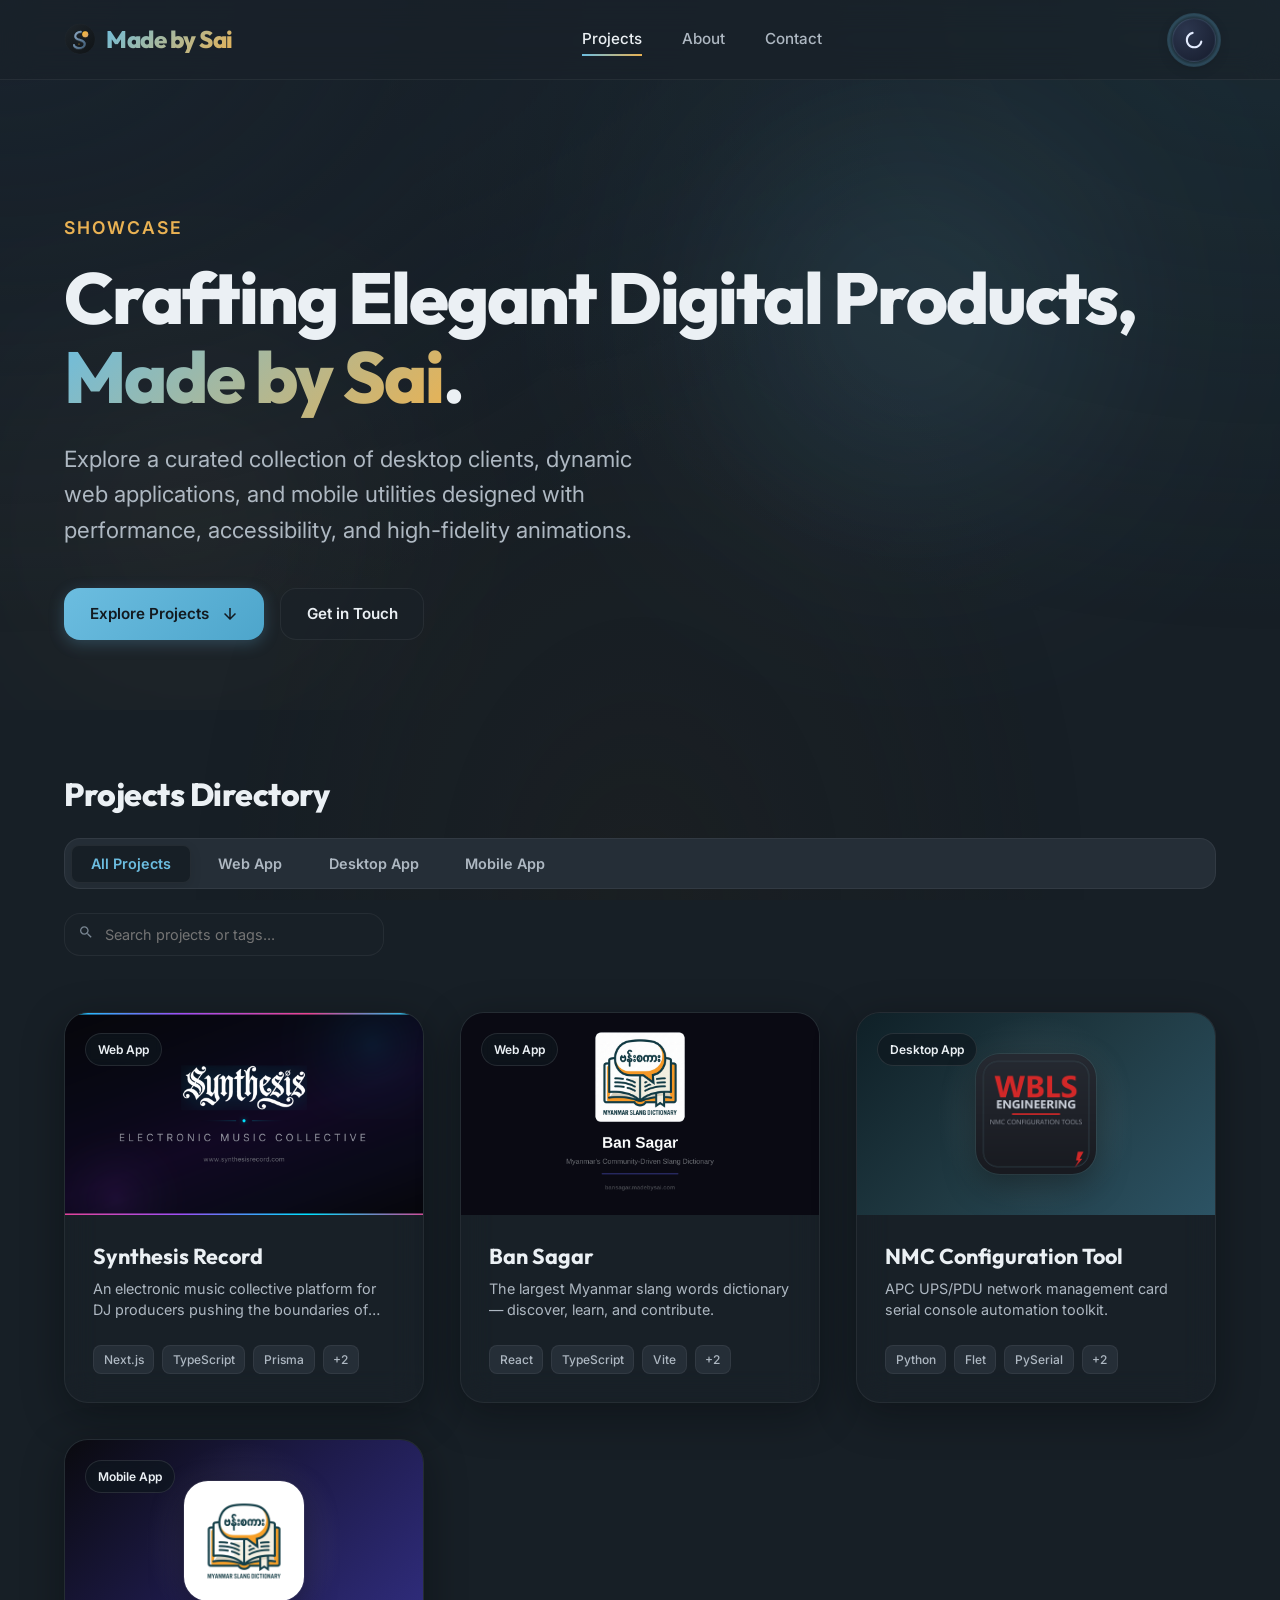
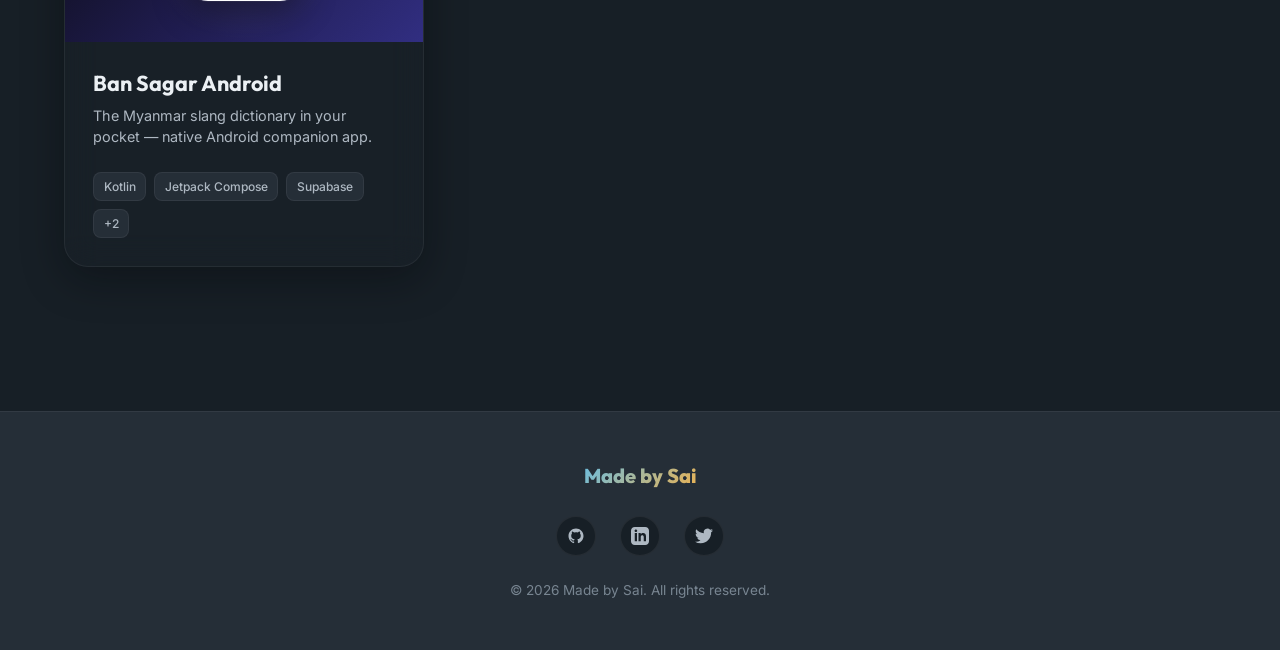
==== index.html @ c378330e "Initial commit: portfolio site" ====
<!DOCTYPE html>
<html lang="en">
<head>
  <meta charset="UTF-8">
  <meta name="viewport" content="width=device-width, initial-scale=1.0">
  <title>Made by Sai | Project Gallery</title>
  <meta name="description" content="Explore a curated gallery of responsive apps, websites, and developer tools built with premium animations and modern aesthetics by Sai.">
  <meta name="keywords" content="Sai, portfolio, project gallery, made by sai, mobile apps, web apps, developer tools, custom software">
  
  <!-- Open Graph / Facebook -->
  <meta property="og:type" content="website">
  <meta property="og:url" content="https://madebysai.com">
  <meta property="og:title" content="Made by Sai | Project Gallery">
  <meta property="og:description" content="Explore a curated gallery of responsive apps, websites, and developer tools built with premium animations and modern aesthetics by Sai.">
  <meta property="og:image" content="https://madebysai.com/assets/logo.svg">

  <!-- Twitter -->
  <meta name="twitter:card" content="summary_large_image">
  <meta name="twitter:url" content="https://madebysai.com">
  <meta name="twitter:title" content="Made by Sai | Project Gallery">
  <meta name="twitter:description" content="Explore a curated gallery of responsive apps, websites, and developer tools built with premium animations and modern aesthetics by Sai.">
  <meta name="twitter:image" content="https://madebysai.com/assets/logo.svg">
  
  <!-- Favicon -->
  <link rel="icon" type="image/svg+xml" href="favicon.svg">
  
  <!-- CSS Stylesheets -->
  <link rel="stylesheet" href="css/variables.css">
  <link rel="stylesheet" href="css/global.css">
  <link rel="stylesheet" href="css/animations.css">
  <link rel="stylesheet" href="css/home.css">
</head>
<body>

  <!-- Sticky Glassmorphic Navbar -->
  <header class="navbar">
    <div class="container navbar-container">
      <a href="index.html" class="logo" id="nav-logo">
        <img class="nav-logo-img" src="assets/logo.svg" alt="Made by Sai Logo">
        <span>Made by Sai</span>
      </a>
      
      <!-- Navigation Links -->
      <nav class="nav-links" id="nav-links">
        <a href="index.html" class="nav-link active" id="home-link">Projects</a>
        <a href="about.html" class="nav-link" id="about-link">About</a>
        <a href="contact.html" class="nav-link" id="contact-link">Contact</a>
      </nav>
      
      <!-- Navigation Actions -->
      <div class="nav-actions">
        <!-- Light / Dark Mode Toggle Button -->
        <button class="theme-toggle-btn" id="theme-toggle" aria-label="Toggle Theme">
          <!-- Sun Icon (shown in light mode) -->
          <svg class="sun-icon" viewBox="0 0 24 24">
            <path d="M12 7c-2.76 0-5 2.24-5 5s2.24 5 5 5 5-2.24 5-5-2.24-5-5-5zM2 13h2c.55 0 1-.45 1-1s-.45-1-1-1H2c-.55 0-1 .45-1 1s.45 1 1 1zm18 0h2c.55 0 1-.45 1-1s-.45-1-1-1h-2c-.55 0-1 .45-1 1s.45 1 1 1zM11 2v2c0 .55.45 1 1 1s1-.45 1-1V2c0-.55-.45-1-1-1s-1 .45-1 1zm0 18v2c0 .55.45 1 1 1s1-.45 1-1v-2c0-.55-.45-1-1-1s-1 .45-1 1zM5.99 4.58c-.39-.39-1.03-.39-1.41 0s-.39 1.03 0 1.41l1.06 1.06c.39.39 1.03.39 1.41 0s.39-1.03 0-1.41L5.99 4.58zm12.37 12.37c-.39-.39-1.03-.39-1.41 0s-.39 1.03 0 1.41l1.06 1.06c.39.39 1.03.39 1.41 0s.39-1.03 0-1.41l-1.06-1.06zm1.06-12.37c-.39-.39-1.03-.39-1.41 0l-1.06 1.06c-.39.39-.39 1.03 0 1.41s1.03.39 1.41 0l1.06-1.06c.39-.39.39-1.03 0-1.41zm-12.37 12.37c-.39-.39-1.03-.39-1.41 0l-1.06 1.06c-.39.39-.39 1.03 0 1.41s1.03.39 1.41 0l1.06-1.06c.39-.39.39-1.03 0-1.41z"/>
          </svg>
          <!-- Moon Icon (shown in dark mode) -->
          <svg class="moon-icon" viewBox="0 0 24 24">
            <path d="M12.3 22h-.1c-5.5 0-10-4.5-10-10 0-4.7 3.3-8.8 8-9.8.7-.1 1.3.4 1.4 1.1.1.7-.4 1.3-1.1 1.4-3.4.7-5.8 3.7-5.8 7.3 0 4.1 3.4 7.5 7.5 7.5 3.6 0 6.6-2.4 7.3-5.8.1-.7.8-1.2 1.4-1.1.7.1 1.2.8 1.1 1.4-.9 4.7-5 8-9.7 8z"/>
          </svg>
        </button>
        
        <!-- Mobile Menu Toggle Button -->
        <button class="menu-toggle" id="menu-toggle" aria-label="Open Mobile Menu">
          <span></span>
          <span></span>
          <span></span>
        </button>
      </div>
    </div>
  </header>

  <!-- Hero Section -->
  <section class="hero">
    <div class="storm-glow hero-glow-1"></div>
    <div class="storm-glow hero-glow-2"></div>
    
    <div class="container">
      <p class="hero-pretitle">Showcase</p>
      <h1 class="hero-title">Crafting Elegant Digital Products, <span>Made by Sai</span>.</h1>
      <p class="hero-subtitle">
        Explore a curated collection of desktop clients, dynamic web applications, and mobile utilities designed with performance, accessibility, and high-fidelity animations.
      </p>
      <div class="hero-ctas">
        <a href="#gallery-section" class="btn btn-primary btn-magnetic" id="btn-explore">
          Explore Projects
          <svg viewBox="0 0 24 24">
            <path d="M20 12l-1.41-1.41L13 16.17V4h-2v12.17l-5.58-5.59L4 12l8 8 8-8z"/>
          </svg>
        </a>
        <a href="contact.html" class="btn btn-secondary btn-magnetic" id="btn-get-in-touch">Get in Touch</a>
      </div>
    </div>
  </section>

  <!-- Gallery Section -->
  <section class="gallery-section" id="gallery-section">
    <div class="container">
      
      <!-- Toolbar controls for searching and tabs filtering -->
      <div class="gallery-header reveal">
        <h2 class="section-title">Projects Directory</h2>
        
        <div class="gallery-toolbar">
          <!-- Dynamic Tabs -->
          <div class="filter-tabs" id="filter-tabs">
            <!-- Loaded dynamically via home.js -->
          </div>
          
          <!-- Search Box -->
          <div class="search-wrapper">
            <input type="text" id="search-input" class="search-input" placeholder="Search projects or tags..." aria-label="Search Projects">
            <span class="search-icon">
              <svg viewBox="0 0 24 24">
                <path d="M15.5 14h-.79l-.28-.27C15.41 12.59 16 11.11 16 9.5 16 5.91 13.09 3 9.5 3S3 5.91 3 9.5 5.91 16 9.5 16c1.61 0 3.09-.59 4.23-1.57l.27.28v.79l5 4.99L20.49 19l-4.99-5zm-6 0C7.01 14 5 11.99 5 9.5S7.01 5 9.5 5 14 7.01 14 9.5 11.99 14 9.5 14z"/>
              </svg>
            </span>
          </div>
        </div>
      </div>
      
      <!-- Project Cards Grid -->
      <div class="projects-grid" id="projects-grid">
        <!-- Rendered dynamically via home.js -->
      </div>
      
    </div>
  </section>

  <!-- Footer -->
  <footer class="footer">
    <div class="container footer-container">
      <div class="footer-logo">
        <span>Made by Sai</span>
      </div>
      <div class="footer-socials">
        <a href="https://github.com" class="social-link" target="_blank" rel="noopener noreferrer" aria-label="GitHub">
          <svg viewBox="0 0 24 24">
            <path d="M12 2C6.477 2 2 6.477 2 12c0 4.42 2.865 8.166 6.839 9.489.5.092.682-.217.682-.482 0-.237-.008-.866-.013-1.7-2.782.603-3.369-1.34-3.369-1.34-.454-1.156-1.11-1.464-1.11-1.464-.908-.62.069-.608.069-.608 1.003.07 1.531 1.03 1.531 1.03.892 1.529 2.341 1.087 2.91.831.092-.646.35-1.086.636-1.336-2.22-.253-4.555-1.11-4.555-4.943 0-1.091.39-1.984 1.029-2.683-.103-.253-.446-1.27.098-2.647 0 0 .84-.269 2.75 1.025A9.564 9.564 0 0112 6.844c.85.004 1.705.115 2.504.337 1.909-1.294 2.747-1.025 2.747-1.025.546 1.377.203 2.394.1 2.647.64.699 1.028 1.592 1.028 2.683 0 3.842-2.339 4.687-4.566 4.935.359.309.678.919.678 1.852 0 1.336-.012 2.415-.012 2.743 0 .267.18.579.688.481C19.137 20.162 22 16.418 22 12c0-5.523-4.523-10-10-10z"/>
          </svg>
        </a>
        <a href="https://linkedin.com" class="social-link" target="_blank" rel="noopener noreferrer" aria-label="LinkedIn">
          <svg viewBox="0 0 24 24">
            <path d="M19 0h-14c-2.761 0-5 2.239-5 5v14c0 2.761 2.239 5 5 5h14c2.762 0 5-2.239 5-5v-14c0-2.761-2.238-5-5-5zm-11 19h-3v-11h3v11zm-1.5-12.268c-.966 0-1.75-.779-1.75-1.75s.784-1.75 1.75-1.75 1.75.779 1.75 1.75-.784 1.75-1.75 1.75zm13.5 12.268h-3v-5.604c0-3.368-4-3.113-4 0v5.604h-3v-11h3v1.765c1.396-2.586 7-2.777 7 2.476v6.759z"/>
          </svg>
        </a>
        <a href="https://twitter.com" class="social-link" target="_blank" rel="noopener noreferrer" aria-label="Twitter">
          <svg viewBox="0 0 24 24">
            <path d="M23.953 4.57a10 10 0 01-2.825.775 4.958 4.958 0 002.163-2.723c-.951.555-2.005.959-3.127 1.184a4.92 4.92 0 00-8.384 4.482C7.69 8.095 4.067 6.13 1.64 3.162a4.822 4.822 0 00-.666 2.475c0 1.71.87 3.213 2.188 4.096a4.904 4.904 0 01-2.228-.616v.06a4.923 4.923 0 003.946 4.827 4.996 4.996 0 01-2.212.085 4.936 4.936 0 004.604 3.417 9.867 9.867 0 01-6.102 2.105c-.39 0-.779-.023-1.17-.067a13.995 13.995 0 007.557 2.209c9.053 0 13.998-7.496 13.998-13.985 0-.21 0-.42-.015-.63A9.935 9.935 0 0024 4.59z"/>
          </svg>
        </a>
      </div>
      <p class="copyright">&copy; <span id="current-year">2026</span> Made by Sai. All rights reserved.</p>
    </div>
  </footer>

  <!-- Scripts -->
  <script type="module" src="js/main.js"></script>
  <script type="module" src="js/home.js"></script>
  
  <script>
    // Automatically set copyright year
    document.getElementById('current-year').textContent = new Date().getFullYear();
  </script>
</body>
</html>
---- css/variables.css ----
/* CSS Variables - Stormy Morning Design System */

:root {
  /* Fonts */
  --font-heading: 'Outfit', -apple-system, BlinkMacSystemFont, "Segoe UI", Roboto, Helvetica, Arial, sans-serif;
  --font-body: 'Inter', -apple-system, BlinkMacSystemFont, "Segoe UI", Roboto, Helvetica, Arial, sans-serif;

  /* Theme Defaults (Dark Stormy Morning - Primary) */
  --bg-primary-hsl: 210, 24%, 12%;
  --bg-secondary-hsl: 210, 20%, 18%;
  --bg-tertiary-hsl: 210, 16%, 22%;
  
  --bg-primary: hsl(var(--bg-primary-hsl));
  --bg-secondary: hsl(var(--bg-secondary-hsl));
  --bg-tertiary: hsl(var(--bg-tertiary-hsl));

  --text-primary: hsl(210, 30%, 94%);
  --text-secondary: hsl(210, 14%, 72%);
  --text-muted: hsl(210, 10%, 52%);

  /* Cool Steel Blue / Ice Blue */
  --accent-primary: hsl(198, 65%, 65%);
  --accent-primary-hover: hsl(198, 75%, 72%);
  --accent-primary-rgb: 104, 185, 227;

  /* Soft Warm Gold/Amber (Sun breaking through storm clouds) */
  --accent-secondary: hsl(38, 78%, 62%);
  --accent-secondary-hover: hsl(38, 88%, 68%);

  /* Glassmorphism Variables */
  --glass-bg: rgba(26, 33, 40, 0.55);
  --glass-border: rgba(255, 255, 255, 0.06);
  --glass-border-hover: rgba(255, 255, 255, 0.12);
  --glass-shadow: 0 12px 40px 0 rgba(4, 7, 10, 0.4);
  --glass-blur: 16px;

  /* Base Tokens */
  --radius-sm: 8px;
  --radius-md: 16px;
  --radius-lg: 24px;
  --radius-full: 9999px;

  --transition-fast: 0.2s cubic-bezier(0.4, 0, 0.2, 1);
  --transition-normal: 0.35s cubic-bezier(0.25, 0.8, 0.25, 1);
  --transition-slow: 0.6s cubic-bezier(0.16, 1, 0.3, 1);

  --max-width: 1200px;
}

/* Light Theme (Misty Foggy Morning) Override */
[data-theme="light"] {
  --bg-primary-hsl: 210, 30%, 95%;
  --bg-secondary-hsl: 210, 25%, 88%;
  --bg-tertiary-hsl: 210, 20%, 82%;

  --bg-primary: hsl(var(--bg-primary-hsl));
  --bg-secondary: hsl(var(--bg-secondary-hsl));
  --bg-tertiary: hsl(var(--bg-tertiary-hsl));

  --text-primary: hsl(210, 24%, 15%);
  --text-secondary: hsl(210, 16%, 35%);
  --text-muted: hsl(210, 10%, 50%);

  /* Steel Blue */
  --accent-primary: hsl(200, 70%, 42%);
  --accent-primary-hover: hsl(200, 80%, 35%);
  --accent-primary-rgb: 32, 115, 162;

  /* Muted Gold */
  --accent-secondary: hsl(35, 75%, 45%);
  --accent-secondary-hover: hsl(35, 85%, 38%);

  /* Glassmorphism Light Variables */
  --glass-bg: rgba(225, 232, 238, 0.65);
  --glass-border: rgba(0, 0, 0, 0.08);
  --glass-border-hover: rgba(0, 0, 0, 0.16);
  --glass-shadow: 0 12px 32px 0 rgba(15, 25, 35, 0.08);
  --glass-blur: 16px;
}
---- css/global.css ----
/* Global Styles - Made by Sai */

/* Import Fonts directly from Google Fonts */
@import url('https://fonts.googleapis.com/css2?family=Inter:wght@300;400;500;600&family=Outfit:wght@400;500;600;700;800&display=swap');

/* CSS Reset & General Base */
*, *::before, *::after {
  box-sizing: border-box;
  margin: 0;
  padding: 0;
}

html {
  scroll-behavior: smooth;
  font-size: 16px;
}

body {
  font-family: var(--font-body);
  background-color: var(--bg-primary);
  color: var(--text-primary);
  line-height: 1.6;
  overflow-x: hidden;
  position: relative;
  transition: background-color var(--transition-normal), color var(--transition-normal);
}

/* Background mesh textures for stormy vibe */
body::before {
  content: '';
  position: fixed;
  top: 0;
  left: 0;
  width: 100vw;
  height: 100vh;
  background-image: 
    radial-gradient(at 0% 0%, hsla(210, 30%, 15%, 0.8) 0px, transparent 50%),
    radial-gradient(at 100% 0%, hsla(198, 40%, 20%, 0.5) 0px, transparent 50%),
    radial-gradient(at 50% 100%, hsla(38, 20%, 12%, 0.3) 0px, transparent 50%);
  z-index: -1;
  pointer-events: none;
  opacity: 0.8;
  transition: background-image var(--transition-normal);
}

[data-theme="light"] body::before {
  background-image: 
    radial-gradient(at 0% 0%, hsla(210, 40%, 90%, 0.8) 0px, transparent 50%),
    radial-gradient(at 100% 0%, hsla(198, 40%, 85%, 0.6) 0px, transparent 50%),
    radial-gradient(at 50% 100%, hsla(38, 30%, 92%, 0.4) 0px, transparent 50%);
}

/* Scrollbar Customization */
::-webkit-scrollbar {
  width: 10px;
}

::-webkit-scrollbar-track {
  background: var(--bg-primary);
}

::-webkit-scrollbar-thumb {
  background: var(--bg-tertiary);
  border-radius: var(--radius-full);
  border: 2px solid var(--bg-primary);
}

::-webkit-scrollbar-thumb:hover {
  background: var(--text-muted);
}

/* Typography elements */
h1, h2, h3, h4, h5, h6 {
  font-family: var(--font-heading);
  color: var(--text-primary);
  font-weight: 700;
  line-height: 1.25;
}

a {
  color: var(--accent-primary);
  text-decoration: none;
  transition: color var(--transition-fast);
}

a:hover {
  color: var(--accent-primary-hover);
}

ul {
  list-style: none;
}

img {
  max-width: 100%;
  height: auto;
  display: block;
}

button, input, textarea, select {
  font-family: inherit;
  font-size: inherit;
  color: inherit;
  background: none;
  border: none;
  outline: none;
}

/* Grid Layout & Containers */
.container {
  max-width: var(--max-width);
  margin: 0 auto;
  padding: 0 1.5rem;
  width: 100%;
  position: relative;
}

/* Navigation Header */
.navbar {
  position: sticky;
  top: 0;
  left: 0;
  width: 100%;
  height: 80px;
  background-color: var(--glass-bg);
  border-bottom: 1px solid var(--glass-border);
  backdrop-filter: blur(var(--glass-blur));
  -webkit-backdrop-filter: blur(var(--glass-blur));
  z-index: 1000;
  display: flex;
  align-items: center;
  transition: background-color var(--transition-normal), border-color var(--transition-normal);
}

.navbar-container {
  display: flex;
  justify-content: space-between;
  align-items: center;
  height: 100%;
}

.logo {
  font-family: var(--font-heading);
  font-weight: 800;
  font-size: 1.5rem;
  letter-spacing: -0.5px;
  color: var(--text-primary);
  display: flex;
  align-items: center;
  gap: 0.65rem;
}

.nav-logo-img {
  height: 32px;
  width: 32px;
  display: block;
  transition: transform var(--transition-fast);
}

.logo:hover .nav-logo-img {
  transform: rotate(12deg) scale(1.08);
}

.logo span {
  background: linear-gradient(135deg, var(--accent-primary) 0%, var(--accent-secondary) 100%);
  -webkit-background-clip: text;
  -webkit-text-fill-color: transparent;
}

.nav-links {
  display: flex;
  align-items: center;
  gap: 2.5rem;
}

.nav-link {
  font-weight: 500;
  font-size: 0.95rem;
  color: var(--text-secondary);
  position: relative;
  padding: 0.25rem 0;
}

.nav-link:hover, .nav-link.active {
  color: var(--text-primary);
}

.nav-link::after {
  content: '';
  position: absolute;
  bottom: 0;
  left: 0;
  width: 100%;
  height: 2px;
  background: linear-gradient(90deg, var(--accent-primary), var(--accent-secondary));
  transform: scaleX(0);
  transform-origin: bottom right;
  transition: transform var(--transition-fast);
}

.nav-link:hover::after, .nav-link.active::after {
  transform: scaleX(1);
  transform-origin: bottom left;
}

/* Control Panel (Theme Toggle) */
.nav-actions {
  display: flex;
  align-items: center;
  gap: 1.25rem;
}

.theme-toggle-btn {
  position: relative;
  width: 44px;
  height: 44px;
  border-radius: 50%;
  border: 1px solid var(--glass-border);
  color: var(--text-primary);
  display: flex;
  align-items: center;
  justify-content: center;
  cursor: pointer;
  overflow: visible;
  -webkit-tap-highlight-color: transparent;
  background: radial-gradient(circle at 32% 28%, hsl(222, 28%, 24%), hsl(224, 34%, 13%));
  box-shadow: 0 4px 14px rgba(0, 0, 0, 0.25);
  transition: background 0.6s ease, border-color 0.4s ease,
    box-shadow 0.5s ease, transform 0.45s cubic-bezier(0.34, 1.56, 0.64, 1);
}

[data-theme="light"] .theme-toggle-btn {
  background: radial-gradient(circle at 32% 28%, hsl(45, 96%, 78%), hsl(34, 92%, 60%));
  border-color: rgba(0, 0, 0, 0.06);
}

.theme-toggle-btn:hover {
  transform: scale(1.08) translateY(-1px);
}

.theme-toggle-btn:active {
  transform: scale(0.92);
}

/* Soft pulsing halo ring behind the button */
.theme-toggle-glow {
  position: absolute;
  inset: -6px;
  border-radius: 50%;
  pointer-events: none;
  opacity: 0.55;
  background: radial-gradient(circle, transparent 52%, rgba(var(--accent-primary-rgb), 0.5) 66%, transparent 82%);
  animation: themeHaloPulse 3.2s ease-in-out infinite;
}

[data-theme="light"] .theme-toggle-glow {
  background: radial-gradient(circle, transparent 52%, rgba(247, 184, 86, 0.7) 66%, transparent 82%);
}

.theme-toggle-btn:hover .theme-toggle-glow {
  opacity: 0.9;
}

@keyframes themeHaloPulse {
  0%, 100% { transform: scale(0.85); opacity: 0.35; }
  50% { transform: scale(1.18); opacity: 0.7; }
}

/* Click ripple burst */
.theme-toggle-burst {
  position: absolute;
  top: 50%;
  left: 50%;
  width: 8px;
  height: 8px;
  margin: -4px 0 0 -4px;
  border-radius: 50%;
  pointer-events: none;
  opacity: 0;
  background: radial-gradient(circle, rgba(255, 255, 255, 0.95), rgba(255, 255, 255, 0) 70%);
}

[data-theme="light"] .theme-toggle-burst {
  background: radial-gradient(circle, rgba(255, 246, 224, 0.95), rgba(255, 246, 224, 0) 70%);
}

.theme-toggle-btn.theme-animating .theme-toggle-burst {
  animation: themeBurst 0.65s ease-out;
}

@keyframes themeBurst {
  0% { transform: scale(0); opacity: 0.9; }
  100% { transform: scale(9); opacity: 0; }
}

/* Bouncy pop when toggled */
.theme-toggle-btn.theme-animating {
  animation: themeTogglePop 0.6s cubic-bezier(0.34, 1.56, 0.64, 1);
}

@keyframes themeTogglePop {
  0% { transform: scale(0.85) rotate(-20deg); }
  45% { transform: scale(1.16) rotate(8deg); }
  100% { transform: scale(1) rotate(0); }
}

/* Twinkling stars (only visible in dark mode) */
.theme-toggle-stars {
  position: absolute;
  inset: 0;
  pointer-events: none;
  opacity: 0;
  transition: opacity 0.6s ease;
}

.theme-toggle-stars i {
  position: absolute;
  width: 2px;
  height: 2px;
  border-radius: 50%;
  background: #fff;
  opacity: 0;
  box-shadow: 0 0 4px rgba(255, 255, 255, 0.8);
}

.theme-toggle-stars i:nth-child(1) { top: 11px; right: 11px; }
.theme-toggle-stars i:nth-child(2) { bottom: 12px; left: 13px; }
.theme-toggle-stars i:nth-child(3) { top: 15px; left: 12px; }

:root:not([data-theme="light"]) .theme-toggle-stars { opacity: 1; }

:root:not([data-theme="light"]) .theme-toggle-stars i {
  animation: themeTwinkle 2.6s ease-in-out infinite;
}

.theme-toggle-stars i:nth-child(2) { animation-delay: 0.9s; }
.theme-toggle-stars i:nth-child(3) { animation-delay: 1.7s; }

@keyframes themeTwinkle {
  0%, 100% { opacity: 0; transform: scale(0.4); }
  50% { opacity: 1; transform: scale(1); }
}

/* Sun / Moon morph */
.theme-toggle-btn svg {
  position: absolute;
  top: 50%;
  left: 50%;
  width: 20px;
  height: 20px;
  margin: -10px 0 0 -10px;
  fill: currentColor;
  transition: opacity 0.5s ease, transform 0.6s cubic-bezier(0.34, 1.56, 0.64, 1);
}

.sun-icon { color: #fff8ec; opacity: 0; transform: rotate(-130deg) scale(0.3); }
.moon-icon { color: #e4ecff; opacity: 1; transform: rotate(0) scale(1); }

[data-theme="light"] .sun-icon { opacity: 1; transform: rotate(0) scale(1); }
[data-theme="light"] .moon-icon { opacity: 0; transform: rotate(130deg) scale(0.3); }

/* Slow sun spin while in light mode */
[data-theme="light"] .theme-toggle-btn:hover .sun-icon {
  animation: themeSunSpin 8s linear infinite;
}

@keyframes themeSunSpin {
  to { transform: rotate(360deg) scale(1); }
}

@media (prefers-reduced-motion: reduce) {
  .theme-toggle-glow,
  .theme-toggle-stars i,
  .theme-toggle-btn.theme-animating,
  [data-theme="light"] .theme-toggle-btn:hover .sun-icon {
    animation: none;
  }
}

/* Responsive Hamburger Menu Button */
.menu-toggle {
  display: none;
  background-color: var(--bg-secondary);
  border: 1px solid var(--glass-border);
  width: 44px;
  height: 44px;
  border-radius: var(--radius-full);
  flex-direction: column;
  justify-content: center;
  align-items: center;
  gap: 4px;
  cursor: pointer;
}

.menu-toggle span {
  width: 18px;
  height: 2px;
  background-color: var(--text-primary);
  transition: var(--transition-fast);
}

/* Open states for menu toggler */
.menu-toggle.open span:nth-child(1) {
  transform: translateY(6px) rotate(45deg);
}
.menu-toggle.open span:nth-child(2) {
  opacity: 0;
}
.menu-toggle.open span:nth-child(3) {
  transform: translateY(-6px) rotate(-45deg);
}

/* Interactive CTA Buttons */
.btn {
  display: inline-flex;
  align-items: center;
  justify-content: center;
  gap: 0.75rem;
  padding: 0.8rem 1.6rem;
  font-weight: 600;
  border-radius: var(--radius-md);
  font-size: 0.95rem;
  cursor: pointer;
  transition: background-color var(--transition-fast), color var(--transition-fast), transform var(--transition-fast), box-shadow var(--transition-fast);
  white-space: nowrap;
}

.btn-primary {
  background: linear-gradient(135deg, var(--accent-primary) 0%, hsl(198, 55%, 55%) 100%);
  color: hsl(210, 24%, 10%);
  box-shadow: 0 4px 15px rgba(var(--accent-primary-rgb), 0.25);
}

.btn-primary:hover {
  background: linear-gradient(135deg, var(--accent-primary-hover) 0%, var(--accent-primary) 100%);
  transform: translateY(-2px);
  box-shadow: 0 6px 20px rgba(var(--accent-primary-rgb), 0.35);
  color: hsl(210, 24%, 10%);
}

.btn-secondary {
  background-color: var(--glass-bg);
  border: 1px solid var(--glass-border);
  color: var(--text-primary);
}

.btn-secondary:hover {
  background-color: var(--bg-tertiary);
  border-color: var(--glass-border-hover);
  transform: translateY(-2px);
}

.btn svg {
  width: 18px;
  height: 18px;
  fill: currentColor;
}

/* Footer Section */
.footer {
  background-color: var(--bg-secondary);
  border-top: 1px solid var(--glass-border);
  padding: 3rem 0;
  margin-top: 5rem;
  text-align: center;
  transition: background-color var(--transition-normal), border-color var(--transition-normal);
}

.footer-container {
  display: flex;
  flex-direction: column;
  align-items: center;
  gap: 1.5rem;
}

.footer-logo {
  font-family: var(--font-heading);
  font-weight: 800;
  font-size: 1.25rem;
  color: var(--text-primary);
}

.footer-logo span {
  background: linear-gradient(135deg, var(--accent-primary) 0%, var(--accent-secondary) 100%);
  -webkit-background-clip: text;
  -webkit-text-fill-color: transparent;
}

.footer-socials {
  display: flex;
  gap: 1.5rem;
}

.social-link {
  color: var(--text-secondary);
  width: 40px;
  height: 40px;
  border-radius: var(--radius-full);
  background-color: var(--bg-primary);
  border: 1px solid var(--glass-border);
  display: flex;
  align-items: center;
  justify-content: center;
  transition: transform var(--transition-fast), color var(--transition-fast), border-color var(--transition-fast);
}

.social-link:hover {
  color: var(--accent-primary);
  border-color: var(--accent-primary);
  transform: translateY(-3px);
}

.social-link svg {
  width: 18px;
  height: 18px;
  fill: currentColor;
}

.copyright {
  font-size: 0.85rem;
  color: var(--text-muted);
}

/* Toast Notification Styles */
.toast-container {
  position: fixed;
  bottom: 2rem;
  right: 2rem;
  display: flex;
  flex-direction: column;
  gap: 0.75rem;
  z-index: 9999;
}

.toast {
  background-color: var(--glass-bg);
  border: 1px solid var(--glass-border);
  color: var(--text-primary);
  padding: 1rem 1.5rem;
  border-radius: var(--radius-md);
  box-shadow: var(--glass-shadow);
  backdrop-filter: blur(var(--glass-blur));
  -webkit-backdrop-filter: blur(var(--glass-blur));
  display: flex;
  align-items: center;
  gap: 0.75rem;
  animation: fadeInUp 0.4s cubic-bezier(0.16, 1, 0.3, 1) forwards;
  min-width: 280px;
}

.toast-success {
  border-left: 4px solid var(--accent-primary);
}

.toast-success svg {
  color: var(--accent-primary);
  fill: currentColor;
  width: 20px;
  height: 20px;
}

/* Mobile responsive navigation rules */
@media (max-width: 768px) {
  .menu-toggle {
    display: flex;
  }

  .nav-links {
    position: fixed;
    top: 80px;
    left: 0;
    width: 100%;
    height: calc(100vh - 80px);
    background-color: var(--bg-primary);
    flex-direction: column;
    padding: 3rem 1.5rem;
    gap: 2rem;
    align-items: center;
    transform: translateY(-100%);
    opacity: 0;
    pointer-events: none;
    transition: transform var(--transition-normal), opacity var(--transition-normal);
    z-index: 999;
    border-top: 1px solid var(--glass-border);
  }

  .nav-links.open {
    transform: translateY(0);
    opacity: 1;
    pointer-events: all;
  }

  .nav-actions {
    margin-right: 0.5rem;
  }
}
---- css/animations.css ----
/* CSS Animations - Stormy Morning Theme */

/* Hover & Keyframe Animations */
@keyframes fadeInUp {
  from {
    opacity: 0;
    transform: translateY(30px);
    filter: blur(4px);
  }
  to {
    opacity: 1;
    transform: translateY(0);
    filter: blur(0);
  }
}

@keyframes fadeInDown {
  from {
    opacity: 0;
    transform: translateY(-20px);
    filter: blur(4px);
  }
  to {
    opacity: 1;
    transform: translateY(0);
    filter: blur(0);
  }
}

@keyframes fadeIn {
  from {
    opacity: 0;
  }
  to {
    opacity: 1;
  }
}

@keyframes float {
  0% {
    transform: translateY(0px);
  }
  50% {
    transform: translateY(-10px);
  }
  100% {
    transform: translateY(0px);
  }
}

@keyframes pulse-glow {
  0%, 100% {
    opacity: 0.2;
    transform: scale(1);
  }
  50% {
    opacity: 0.4;
    transform: scale(1.05);
  }
}

@keyframes shimmer {
  0% {
    background-position: -200% 0;
  }
  100% {
    background-position: 200% 0;
  }
}

@keyframes scaleUp {
  from {
    opacity: 0;
    transform: scale(0.95);
  }
  to {
    opacity: 1;
    transform: scale(1);
  }
}

/* Scroll Reveal Classes (Driven by JS IntersectionObserver) */
.reveal {
  opacity: 0;
  transform: translateY(30px);
  filter: blur(4px);
  transition: opacity var(--transition-slow), transform var(--transition-slow), filter var(--transition-slow);
}

.reveal.active {
  opacity: 1;
  transform: translateY(0);
  filter: blur(0);
}

/* Stagger delays for lists */
.reveal-delay-1 { transition-delay: 0.1s; }
.reveal-delay-2 { transition-delay: 0.2s; }
.reveal-delay-3 { transition-delay: 0.3s; }
.reveal-delay-4 { transition-delay: 0.4s; }
.reveal-delay-5 { transition-delay: 0.5s; }

/* Float utility */
.animated-float {
  animation: float 6s ease-in-out infinite;
}

/* Dynamic glow elements for "Sun break-through" background feel */
.storm-glow {
  position: absolute;
  border-radius: 50%;
  filter: blur(120px);
  z-index: 0;
  pointer-events: none;
  mix-blend-mode: screen;
  animation: pulse-glow 8s ease-in-out infinite;
}

/* Shimmer Loading Skeleton */
.skeleton {
  background: linear-gradient(90deg, 
    var(--bg-secondary) 25%, 
    var(--bg-tertiary) 37%, 
    var(--bg-secondary) 63%
  );
  background-size: 200% 100%;
  animation: shimmer 1.5s infinite linear;
  border-radius: var(--radius-sm);
  color: transparent !important;
}

/* Custom micro-interactions */
.btn-magnetic {
  position: relative;
  transition: transform var(--transition-fast);
}

.btn-magnetic:hover {
  transform: translateY(-2px);
}

.btn-magnetic:active {
  transform: translateY(1px);
}

.hover-underline {
  position: relative;
}

.hover-underline::after {
  content: '';
  position: absolute;
  width: 100%;
  transform: scaleX(0);
  height: 2px;
  bottom: -4px;
  left: 0;
  background-color: var(--accent-primary);
  transform-origin: bottom right;
  transition: transform var(--transition-fast);
}

.hover-underline:hover::after {
  transform: scaleX(1);
  transform-origin: bottom left;
}

/* Cursor typing effect blinking keyframe */
@keyframes blink {
  50% { border-color: transparent; }
}

.typing-cursor {
  border-right: 2px solid var(--accent-secondary);
  animation: blink 0.75s step-end infinite;
}
---- css/home.css ----
/* Homepage Styles - Made by Sai */

/* Hero Section */
.hero {
  position: relative;
  min-height: 70vh;
  display: flex;
  flex-direction: column;
  justify-content: center;
  align-items: flex-start;
  padding: 8rem 0 4rem 0;
  overflow: hidden;
}

/* Ambient glow blobs to create foggy stormy lighting */
.hero-glow-1 {
  width: 350px;
  height: 350px;
  background-color: hsla(198, 60%, 65%, 0.15);
  top: 10%;
  right: 15%;
}

[data-theme="light"] .hero-glow-1 {
  background-color: hsla(198, 50%, 60%, 0.2);
}

.hero-glow-2 {
  width: 250px;
  height: 250px;
  background-color: hsla(38, 78%, 62%, 0.1);
  bottom: 10%;
  left: 5%;
}

[data-theme="light"] .hero-glow-2 {
  background-color: hsla(35, 75%, 50%, 0.15);
}

.hero-pretitle {
  font-size: 1.1rem;
  font-weight: 600;
  color: var(--accent-secondary);
  text-transform: uppercase;
  letter-spacing: 2px;
  margin-bottom: 1rem;
  animation: fadeInDown 0.8s cubic-bezier(0.16, 1, 0.3, 1) forwards;
}

.hero-title {
  font-size: clamp(2.5rem, 6vw, 4.5rem);
  font-weight: 800;
  letter-spacing: -2px;
  line-height: 1.1;
  margin-bottom: 1.5rem;
  animation: scaleUp 0.8s cubic-bezier(0.16, 1, 0.3, 1) forwards;
}

.hero-title span {
  background: linear-gradient(135deg, var(--accent-primary) 0%, var(--accent-secondary) 100%);
  -webkit-background-clip: text;
  -webkit-text-fill-color: transparent;
}

.hero-subtitle {
  font-size: clamp(1.1rem, 2vw, 1.4rem);
  color: var(--text-secondary);
  max-width: 600px;
  margin-bottom: 2.5rem;
  font-weight: 400;
  animation: fadeInUp 1s cubic-bezier(0.16, 1, 0.3, 1) forwards;
}

.hero-ctas {
  display: flex;
  gap: 1rem;
  animation: fadeInUp 1.2s cubic-bezier(0.16, 1, 0.3, 1) forwards;
}

/* Portfolio Gallery Controls */
.gallery-section {
  padding: 4rem 0;
}

.gallery-header {
  display: flex;
  flex-direction: column;
  gap: 1.5rem;
  margin-bottom: 3.5rem;
}

.section-title {
  font-size: 2rem;
  font-weight: 800;
  letter-spacing: -0.5px;
}

/* Toolbar: Filters and Search */
.gallery-toolbar {
  display: flex;
  justify-content: space-between;
  align-items: center;
  flex-wrap: wrap;
  gap: 1.5rem;
}

.filter-tabs {
  display: flex;
  gap: 0.5rem;
  background-color: var(--bg-secondary);
  padding: 0.35rem;
  border-radius: var(--radius-md);
  border: 1px solid var(--glass-border);
  overflow-x: auto;
  scrollbar-width: none; /* Hide scrollbar for tabs */
  -webkit-overflow-scrolling: touch; /* Smooth momentum scrolling on mobile */
  width: 100%;
  max-width: 100%;
  box-sizing: border-box;
}

.filter-tabs::-webkit-scrollbar {
  display: none;
}

.filter-tab {
  padding: 0.6rem 1.2rem;
  font-size: 0.9rem;
  font-weight: 600;
  border-radius: var(--radius-sm);
  color: var(--text-secondary);
  cursor: pointer;
  transition: background-color var(--transition-fast), color var(--transition-fast);
  white-space: nowrap;
  flex-shrink: 0; /* Prevent tabs from squeezing together */
}

.filter-tab:hover {
  color: var(--text-primary);
}

.filter-tab.active {
  background-color: var(--bg-primary);
  color: var(--accent-primary);
  box-shadow: 0 4px 12px rgba(0, 0, 0, 0.1);
  border: 1px solid var(--glass-border);
}

/* Search Bar */
.search-wrapper {
  position: relative;
  width: 100%;
  max-width: 320px;
}

.search-input {
  width: 100%;
  background-color: var(--glass-bg);
  border: 1px solid var(--glass-border);
  padding: 0.75rem 1rem 0.75rem 2.5rem;
  border-radius: var(--radius-md);
  color: var(--text-primary);
  font-size: 0.9rem;
  transition: border-color var(--transition-fast), background-color var(--transition-fast), box-shadow var(--transition-fast);
}

.search-input:focus {
  border-color: var(--accent-primary);
  background-color: var(--bg-secondary);
  box-shadow: 0 0 0 3px rgba(var(--accent-primary-rgb), 0.15);
}

.search-icon {
  position: absolute;
  left: 0.9rem;
  top: 50%;
  transform: translateY(-50%);
  color: var(--text-muted);
  pointer-events: none;
  transition: color var(--transition-fast);
}

.search-icon svg {
  width: 16px;
  height: 16px;
  fill: currentColor;
}

.search-input:focus + .search-icon {
  color: var(--accent-primary);
}

/* Projects Card Grid */
.projects-grid {
  display: grid;
  grid-template-columns: repeat(auto-fill, minmax(350px, 1fr));
  gap: 2.25rem;
  min-height: 400px;
}

.no-results {
  grid-column: 1 / -1;
  text-align: center;
  padding: 5rem 0;
  color: var(--text-secondary);
  display: flex;
  flex-direction: column;
  align-items: center;
  gap: 1rem;
}

.no-results svg {
  width: 48px;
  height: 48px;
  color: var(--text-muted);
  fill: currentColor;
}

/* Project Card Item */
.project-card {
  background-color: var(--glass-bg);
  border: 1px solid var(--glass-border);
  border-radius: var(--radius-lg);
  overflow: hidden;
  box-shadow: var(--glass-shadow);
  backdrop-filter: blur(var(--glass-blur));
  -webkit-backdrop-filter: blur(var(--glass-blur));
  display: flex;
  flex-direction: column;
  height: 100%;
  transition: transform var(--transition-normal), border-color var(--transition-normal), box-shadow var(--transition-normal);
}

.project-card:hover {
  transform: translateY(-8px);
  border-color: var(--glass-border-hover);
  box-shadow: 0 20px 40px rgba(0, 0, 0, 0.4);
}

[data-theme="light"] .project-card:hover {
  box-shadow: 0 20px 32px rgba(15, 25, 35, 0.08);
}

.project-card-image-wrapper {
  position: relative;
  padding-top: 56.25%; /* 16:9 Aspect Ratio */
  overflow: hidden;
}

/* Beautiful dynamic placeholder gradient */
.project-card-placeholder {
  position: absolute;
  top: 0;
  left: 0;
  width: 100%;
  height: 100%;
  display: flex;
  align-items: center;
  justify-content: center;
  transition: transform var(--transition-slow);
}

.project-card-placeholder::before {
  content: '';
  position: absolute;
  top: 0;
  left: 0;
  width: 100%;
  height: 100%;
  background: var(--bg-tertiary);
  opacity: 0.15;
  mix-blend-mode: overlay;
}

.project-card:hover .project-card-placeholder {
  transform: scale(1.06);
}

.project-card-placeholder svg {
  width: 80px;
  height: 80px;
  opacity: 0.8;
  filter: drop-shadow(0 8px 16px rgba(0,0,0,0.3));
}

/* Icon-with-gradient-background for Desktop/Mobile app cards */
.icon-gradient-bg {
  overflow: hidden;
}

.icon-gradient-bg .icon-glow {
  position: absolute;
  width: 200px;
  height: 200px;
  border-radius: 50%;
  background: radial-gradient(circle, rgba(255, 255, 255, 0.12) 0%, transparent 70%);
  top: 50%;
  left: 50%;
  transform: translate(-50%, -50%);
  pointer-events: none;
}

.card-app-icon {
  width: 120px;
  height: 120px;
  object-fit: contain;
  border-radius: 24px;
  box-shadow:
    0 12px 32px rgba(0, 0, 0, 0.4),
    0 0 0 1px rgba(255, 255, 255, 0.08);
  position: relative;
  z-index: 1;
  transition: transform var(--transition-normal);
}

.project-card:hover .card-app-icon {
  transform: scale(1.08);
}

.project-card-category {
  position: absolute;
  top: 1.25rem;
  left: 1.25rem;
  background-color: rgba(15, 23, 30, 0.7);
  border: 1px solid rgba(255, 255, 255, 0.1);
  color: var(--text-primary);
  font-size: 0.75rem;
  font-weight: 600;
  padding: 0.35rem 0.75rem;
  border-radius: var(--radius-full);
  backdrop-filter: blur(4px);
}

/* Project Card Info Content */
.project-card-content {
  padding: 1.75rem;
  display: flex;
  flex-direction: column;
  flex-grow: 1;
}

.project-card-title {
  font-size: 1.35rem;
  margin-bottom: 0.5rem;
  font-weight: 700;
  transition: color var(--transition-fast);
}

.project-card:hover .project-card-title {
  color: var(--accent-primary);
}

.project-card-subtitle {
  font-size: 0.9rem;
  color: var(--text-secondary);
  margin-bottom: 1.5rem;
  line-height: 1.5;
  display: -webkit-box;
  -webkit-line-clamp: 2;
  -webkit-box-orient: vertical;
  overflow: hidden;
}

/* Card bottom spacing tags */
.project-card-tags {
  display: flex;
  flex-wrap: wrap;
  gap: 0.5rem;
  margin-top: auto;
}

.project-card-tag {
  background-color: var(--bg-secondary);
  color: var(--text-secondary);
  font-size: 0.75rem;
  font-weight: 500;
  padding: 0.25rem 0.6rem;
  border-radius: var(--radius-sm);
  border: 1px solid var(--glass-border);
}

/* Skeleton loader structure */
.skeleton-card {
  min-height: 400px;
}

.skeleton-img {
  width: 100%;
  height: 200px;
}

.skeleton-title {
  height: 24px;
  width: 60%;
  margin-top: 1.5rem;
  margin-bottom: 0.75rem;
}

.skeleton-text {
  height: 14px;
  width: 100%;
  margin-bottom: 0.5rem;
}

.skeleton-tags {
  display: flex;
  gap: 0.5rem;
  margin-top: auto;
}

.skeleton-tag {
  width: 50px;
  height: 20px;
}

/* Responsive adjustments */
@media (max-width: 768px) {
  .hero {
    padding: 6rem 0 3rem 0;
  }
  
  .gallery-toolbar {
    flex-direction: column;
    align-items: stretch;
  }
  
  .search-wrapper {
    max-width: none;
  }
  
  .projects-grid {
    grid-template-columns: 1fr;
  }
}
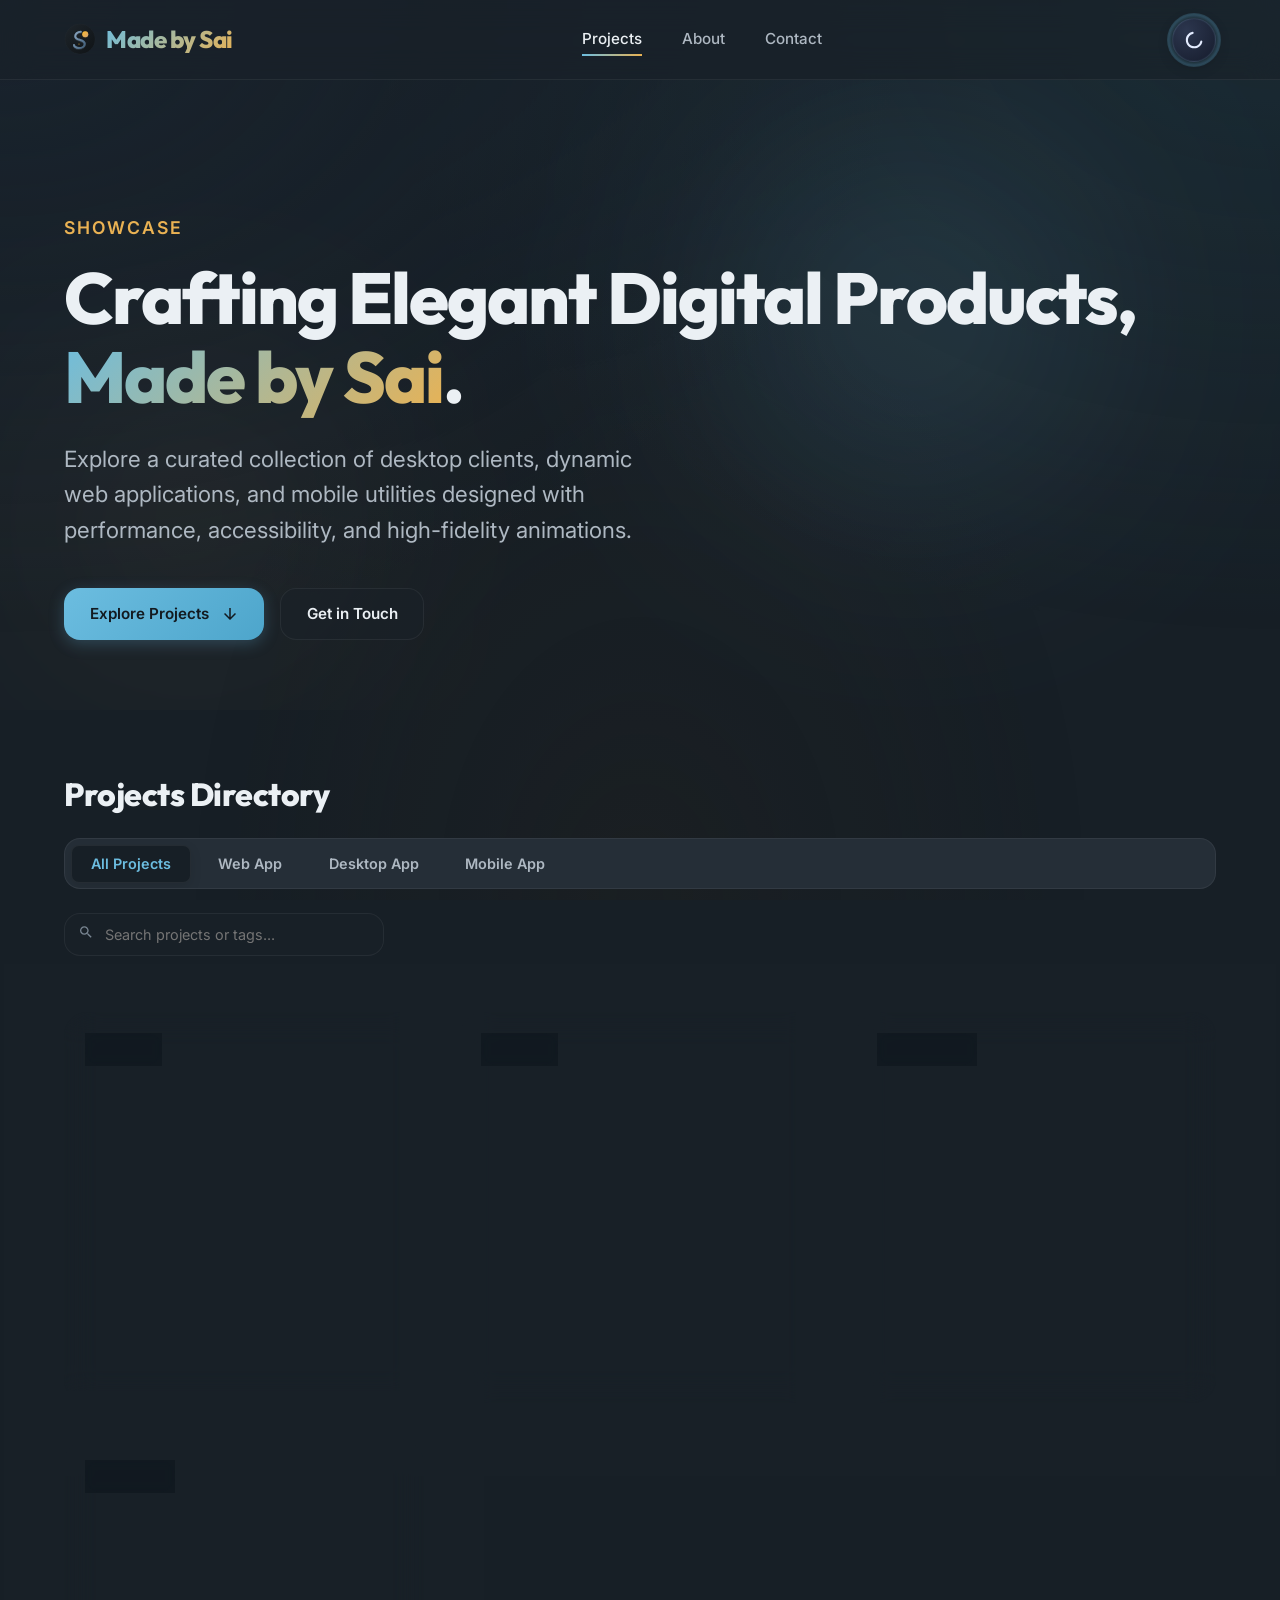
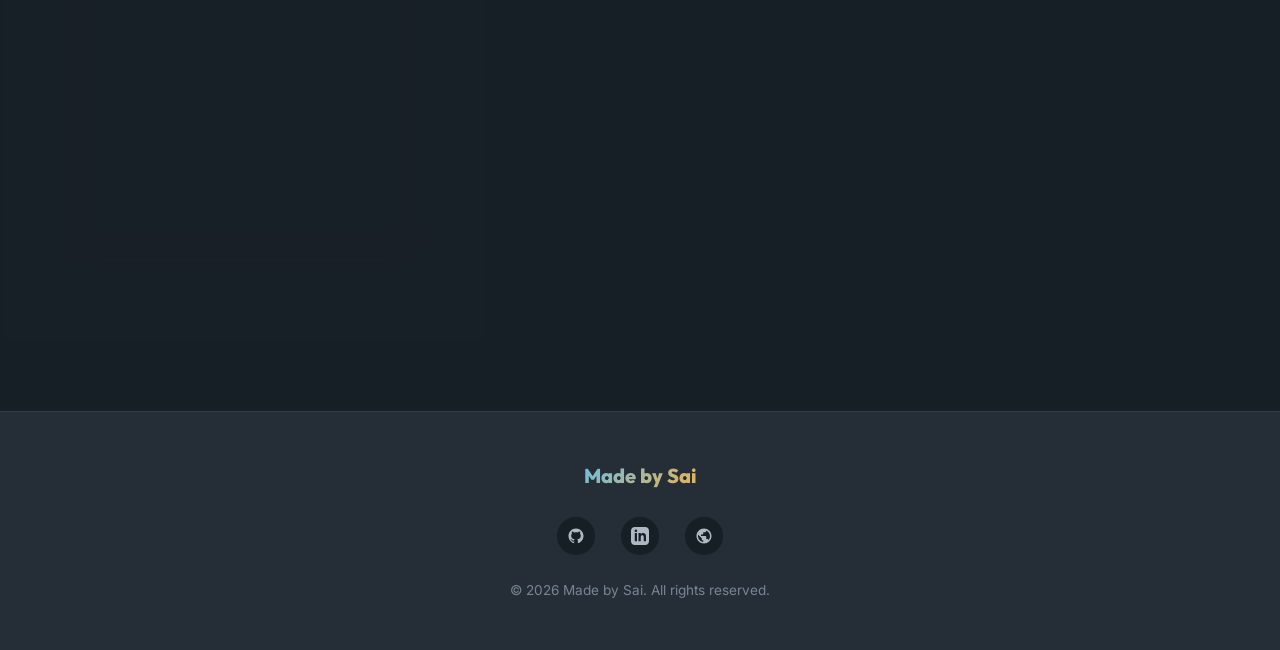
==== commit 18834fbb: "Update footer social links" ====
--- a/index.html
+++ b/index.html
@@ -135,19 +135,19 @@
         <span>Made by Sai</span>
       </div>
       <div class="footer-socials">
-        <a href="https://github.com" class="social-link" target="_blank" rel="noopener noreferrer" aria-label="GitHub">
+        <a href="https://github.com/swhn" class="social-link" target="_blank" rel="noopener noreferrer" aria-label="GitHub">
           <svg viewBox="0 0 24 24">
             <path d="M12 2C6.477 2 2 6.477 2 12c0 4.42 2.865 8.166 6.839 9.489.5.092.682-.217.682-.482 0-.237-.008-.866-.013-1.7-2.782.603-3.369-1.34-3.369-1.34-.454-1.156-1.11-1.464-1.11-1.464-.908-.62.069-.608.069-.608 1.003.07 1.531 1.03 1.531 1.03.892 1.529 2.341 1.087 2.91.831.092-.646.35-1.086.636-1.336-2.22-.253-4.555-1.11-4.555-4.943 0-1.091.39-1.984 1.029-2.683-.103-.253-.446-1.27.098-2.647 0 0 .84-.269 2.75 1.025A9.564 9.564 0 0112 6.844c.85.004 1.705.115 2.504.337 1.909-1.294 2.747-1.025 2.747-1.025.546 1.377.203 2.394.1 2.647.64.699 1.028 1.592 1.028 2.683 0 3.842-2.339 4.687-4.566 4.935.359.309.678.919.678 1.852 0 1.336-.012 2.415-.012 2.743 0 .267.18.579.688.481C19.137 20.162 22 16.418 22 12c0-5.523-4.523-10-10-10z"/>
           </svg>
         </a>
-        <a href="https://linkedin.com" class="social-link" target="_blank" rel="noopener noreferrer" aria-label="LinkedIn">
+        <a href="https://www.linkedin.com/in/saiwaihlyanhtun" class="social-link" target="_blank" rel="noopener noreferrer" aria-label="LinkedIn">
           <svg viewBox="0 0 24 24">
             <path d="M19 0h-14c-2.761 0-5 2.239-5 5v14c0 2.761 2.239 5 5 5h14c2.762 0 5-2.239 5-5v-14c0-2.761-2.238-5-5-5zm-11 19h-3v-11h3v11zm-1.5-12.268c-.966 0-1.75-.779-1.75-1.75s.784-1.75 1.75-1.75 1.75.779 1.75 1.75-.784 1.75-1.75 1.75zm13.5 12.268h-3v-5.604c0-3.368-4-3.113-4 0v5.604h-3v-11h3v1.765c1.396-2.586 7-2.777 7 2.476v6.759z"/>
           </svg>
         </a>
-        <a href="https://twitter.com" class="social-link" target="_blank" rel="noopener noreferrer" aria-label="Twitter">
+        <a href="https://swhtun.com" class="social-link" target="_blank" rel="noopener noreferrer" aria-label="Blog">
           <svg viewBox="0 0 24 24">
-            <path d="M23.953 4.57a10 10 0 01-2.825.775 4.958 4.958 0 002.163-2.723c-.951.555-2.005.959-3.127 1.184a4.92 4.92 0 00-8.384 4.482C7.69 8.095 4.067 6.13 1.64 3.162a4.822 4.822 0 00-.666 2.475c0 1.71.87 3.213 2.188 4.096a4.904 4.904 0 01-2.228-.616v.06a4.923 4.923 0 003.946 4.827 4.996 4.996 0 01-2.212.085 4.936 4.936 0 004.604 3.417 9.867 9.867 0 01-6.102 2.105c-.39 0-.779-.023-1.17-.067a13.995 13.995 0 007.557 2.209c9.053 0 13.998-7.496 13.998-13.985 0-.21 0-.42-.015-.63A9.935 9.935 0 0024 4.59z"/>
+            <path d="M12 2C6.48 2 2 6.48 2 12s4.48 10 10 10 10-4.48 10-10S17.52 2 12 2zm-1 17.93c-3.95-.49-7-3.85-7-7.93 0-.62.08-1.21.21-1.79L9 15v1c0 1.1.9 2 2 2v1.93zm6.9-2.54c-.26-.81-1-1.39-1.9-1.39h-1v-3c0-.55-.45-1-1-1H8v-2h2c.55 0 1-.45 1-1V7h2c1.1 0 2-.9 2-2v-.41c2.93 1.19 5 4.06 5 7.41 0 2.08-.8 3.97-2.1 5.39z"/>
           </svg>
         </a>
       </div>
